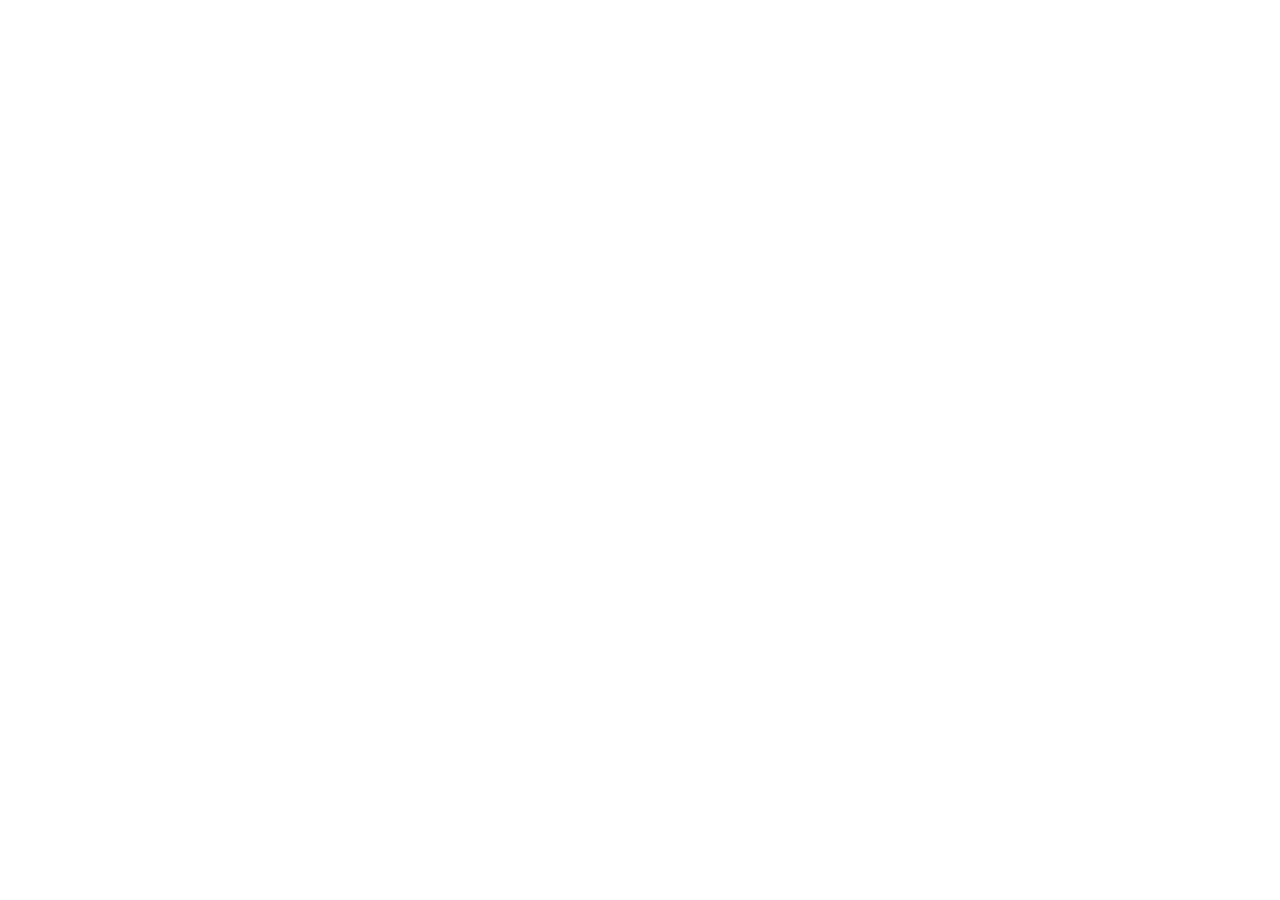
==== release/index.html @ 0568f4c6 "feat: initialize 12-day Hokkaido guide application - Scaffold project with Vite, React, and Tailwind" ====
<!doctype html>
<html lang="zh-TW">
  <head>
    <meta charset="UTF-8" />
    <meta name="viewport" content="width=device-width, initial-scale=1.0, maximum-scale=1.0, user-scalable=no, viewport-fit=cover" />
    <title>北海道雪季自由行 12Days</title>
    <meta name="description" content="日式風格北海道雪季12日自由行隨身導覽App，包含精確每日時間動線、景點彩色推薦、Google Maps導航、加油停車情報、雪況即時提示與旅記拍照上傳功能。" />
    <meta property="og:title" content="北海道雪季自由行 12Days" />
    <meta property="og:description" content="日式風格北海道雪季12日自由行隨身導覽App，包含精確每日時間動線、景點彩色推薦、Google Maps導航、加油停車情報、雪況即時提示與旅記拍照上傳功能。" />
    <meta property="og:type" content="website" />
    <meta name="twitter:card" content="summary_large_image" />
    <link rel="preconnect" href="https://fonts.googleapis.com">
    <link rel="preconnect" href="https://fonts.gstatic.com" crossorigin>
    <link href="https://fonts.googleapis.com/css2?family=Zen+Maru+Gothic:wght@400;500;700;900&display=swap" rel="stylesheet">
    <script type="module" crossorigin src="/assets/index-rzN6zlul.js"></script>
    <link rel="stylesheet" crossorigin href="/assets/index-CS01qz79.css">
  </head>
  <body class="bg-[#F0F4F8] text-slate-800 antialiased selection:bg-[#4F86C6]/20 selection:text-[#1E3A8A]">
    <div id="root"></div>
  </body>
</html>
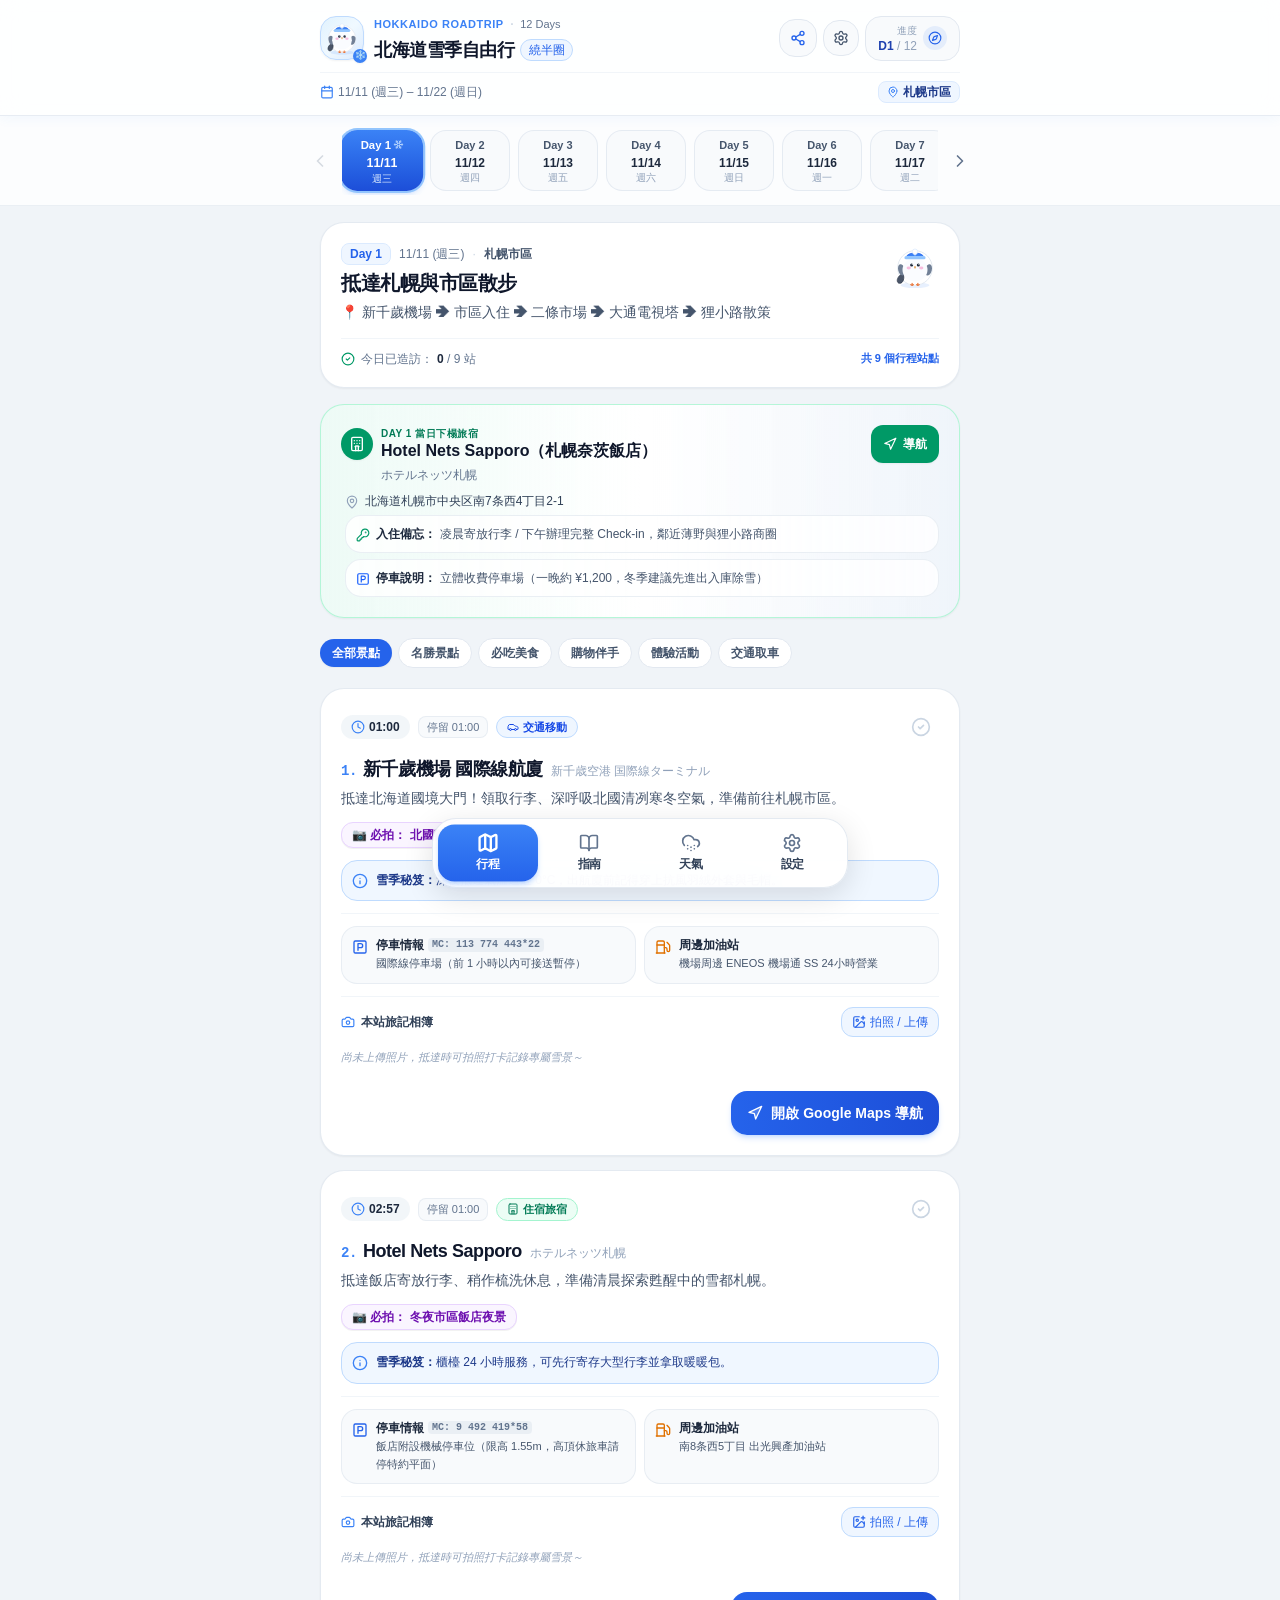
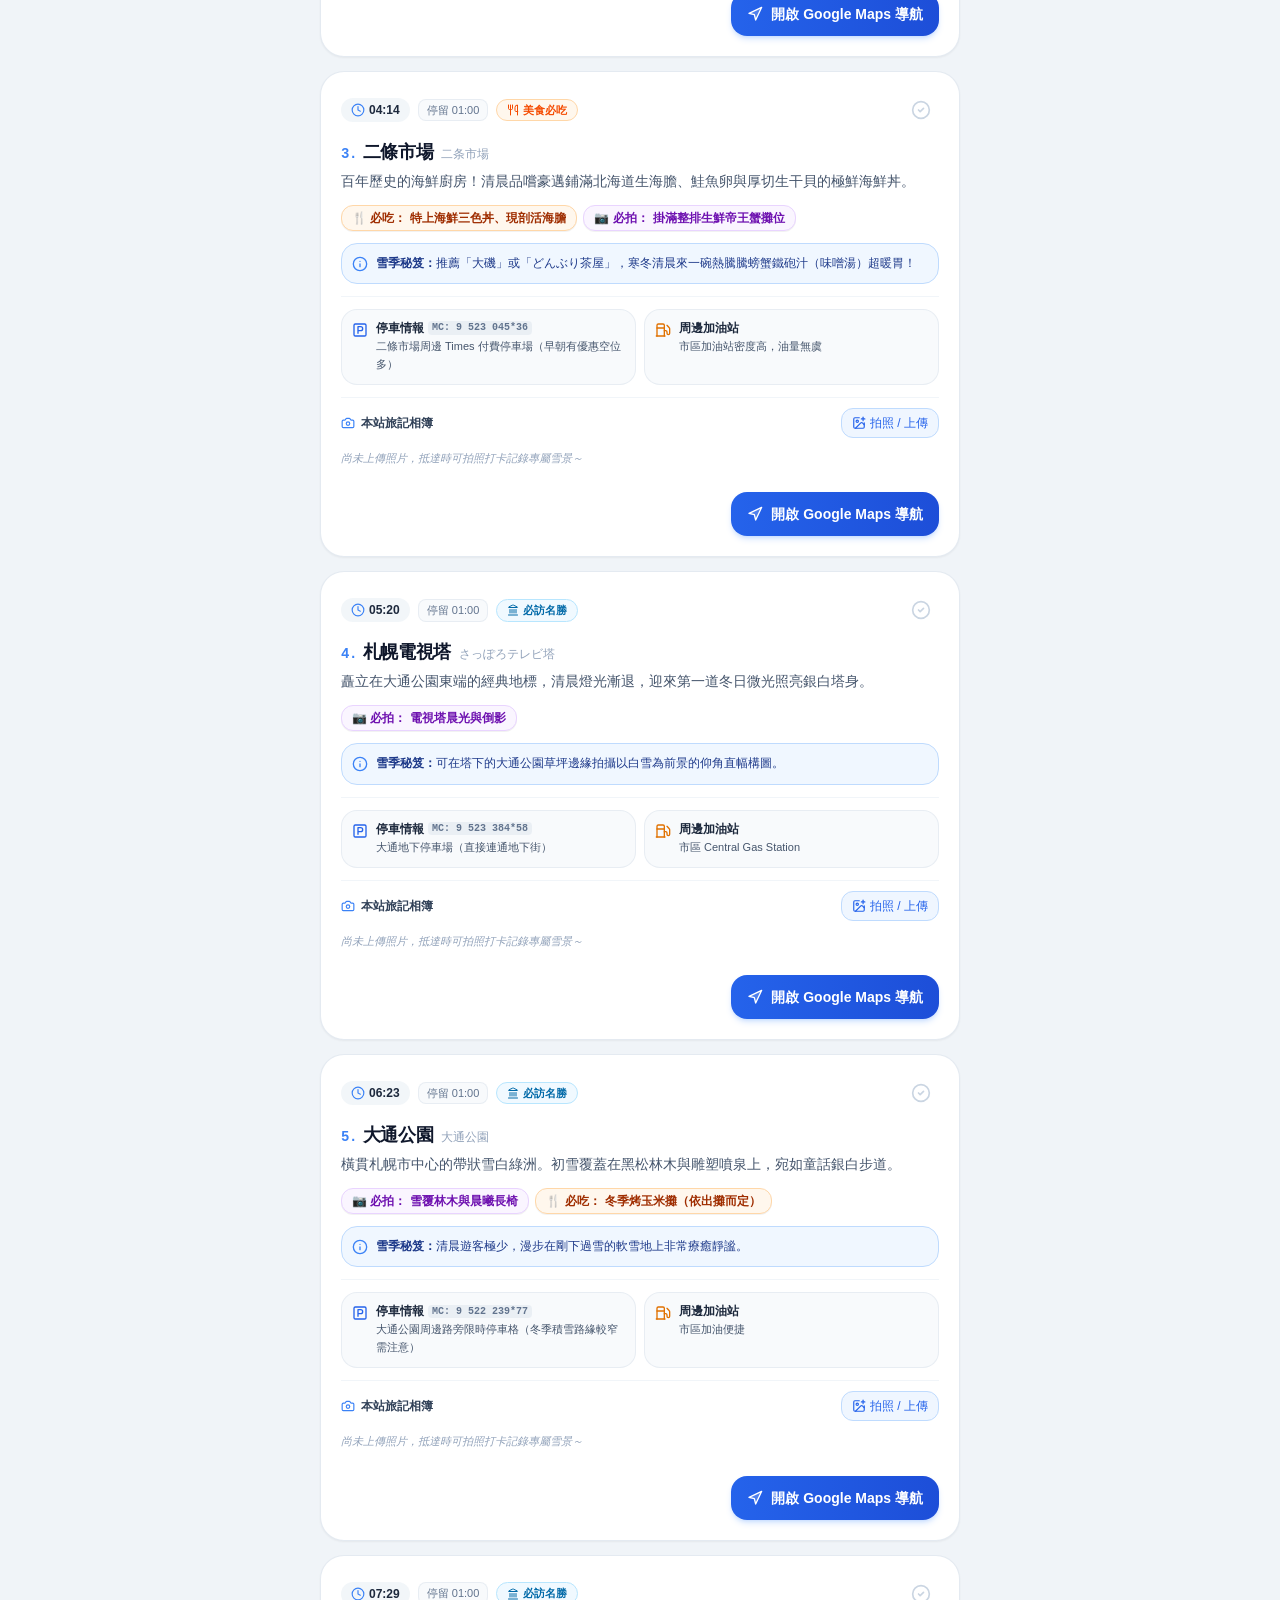
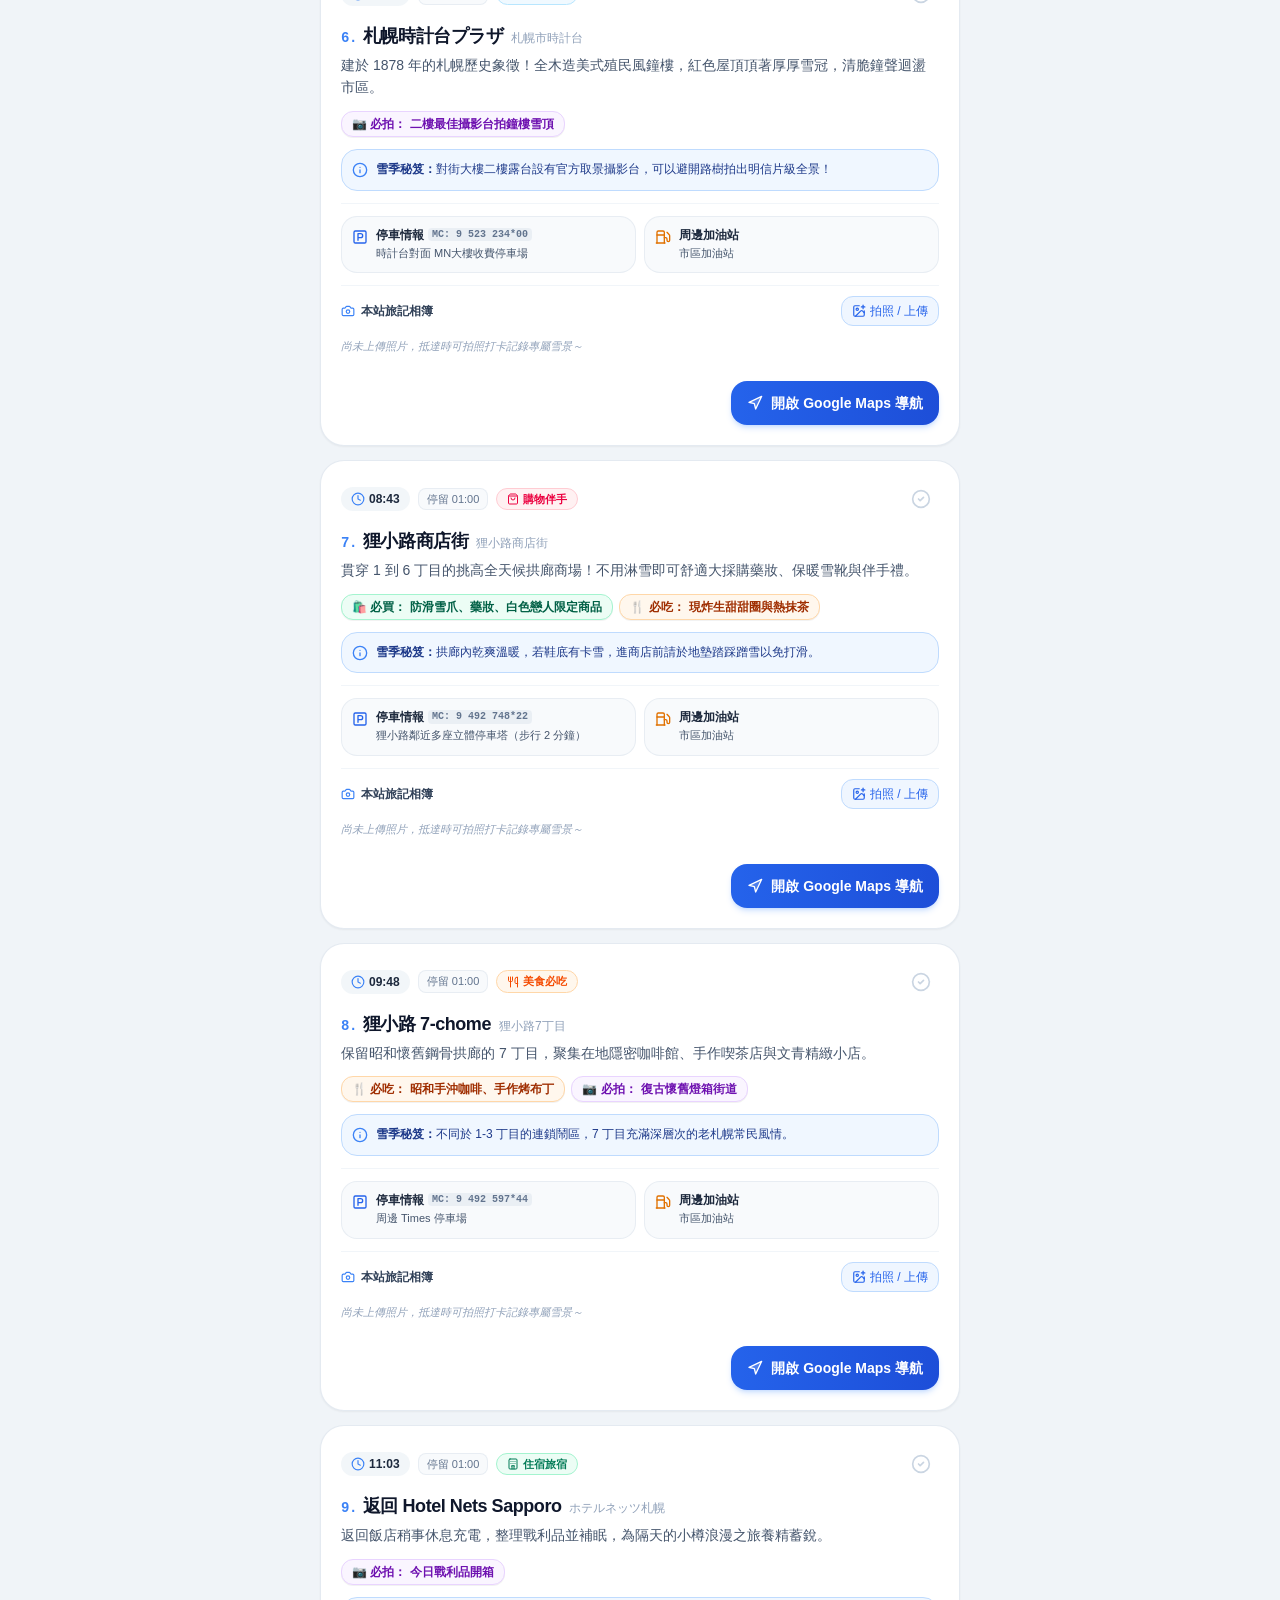
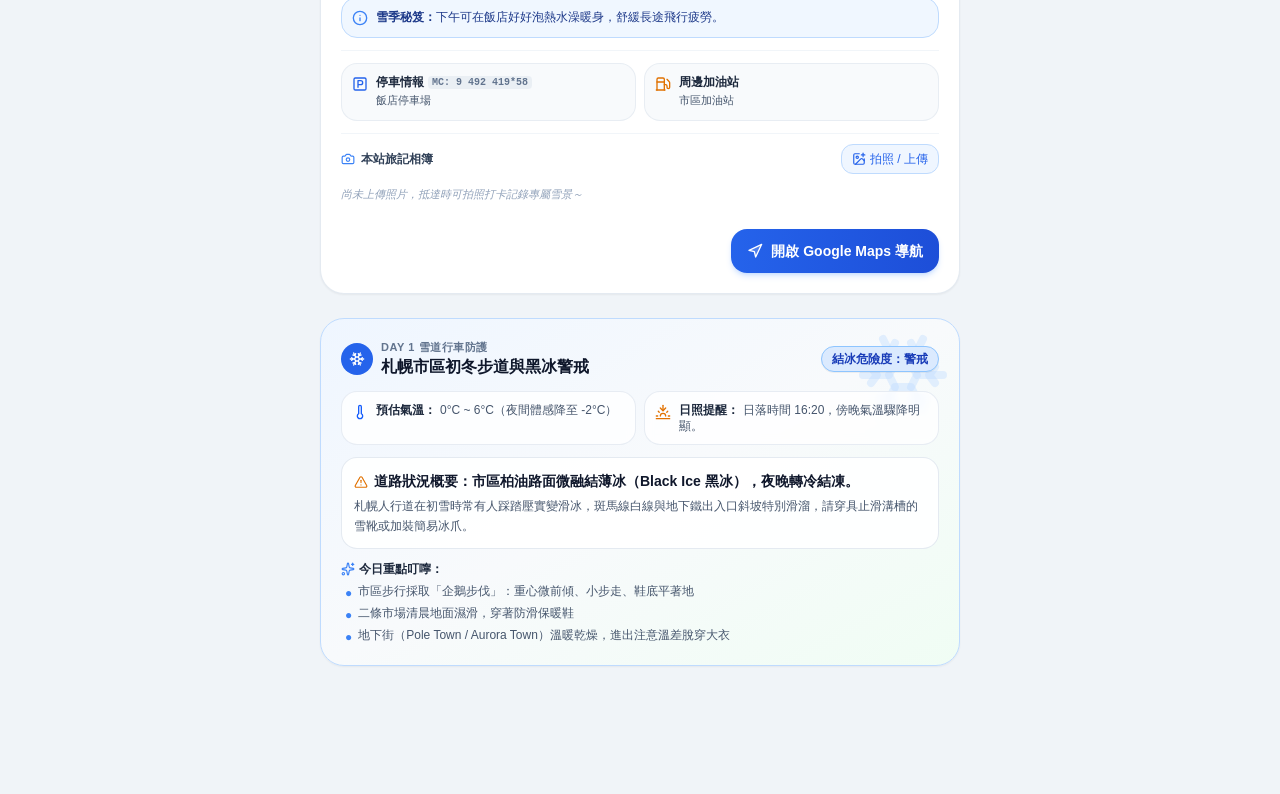
==== commit 450d2505: "build: configure relative paths for production build Update vite configuration to use relative base " ====
--- a/release/index.html
+++ b/release/index.html
@@ -12,8 +12,8 @@
     <link rel="preconnect" href="https://fonts.googleapis.com">
     <link rel="preconnect" href="https://fonts.gstatic.com" crossorigin>
     <link href="https://fonts.googleapis.com/css2?family=Zen+Maru+Gothic:wght@400;500;700;900&display=swap" rel="stylesheet">
-    <script type="module" crossorigin src="/assets/index-rzN6zlul.js"></script>
-    <link rel="stylesheet" crossorigin href="/assets/index-CS01qz79.css">
+    <script type="module" crossorigin src="./assets/index-XAonysUd.js"></script>
+    <link rel="stylesheet" crossorigin href="./assets/index-CW-lrL9x.css">
   </head>
   <body class="bg-[#F0F4F8] text-slate-800 antialiased selection:bg-[#4F86C6]/20 selection:text-[#1E3A8A]">
     <div id="root"></div>
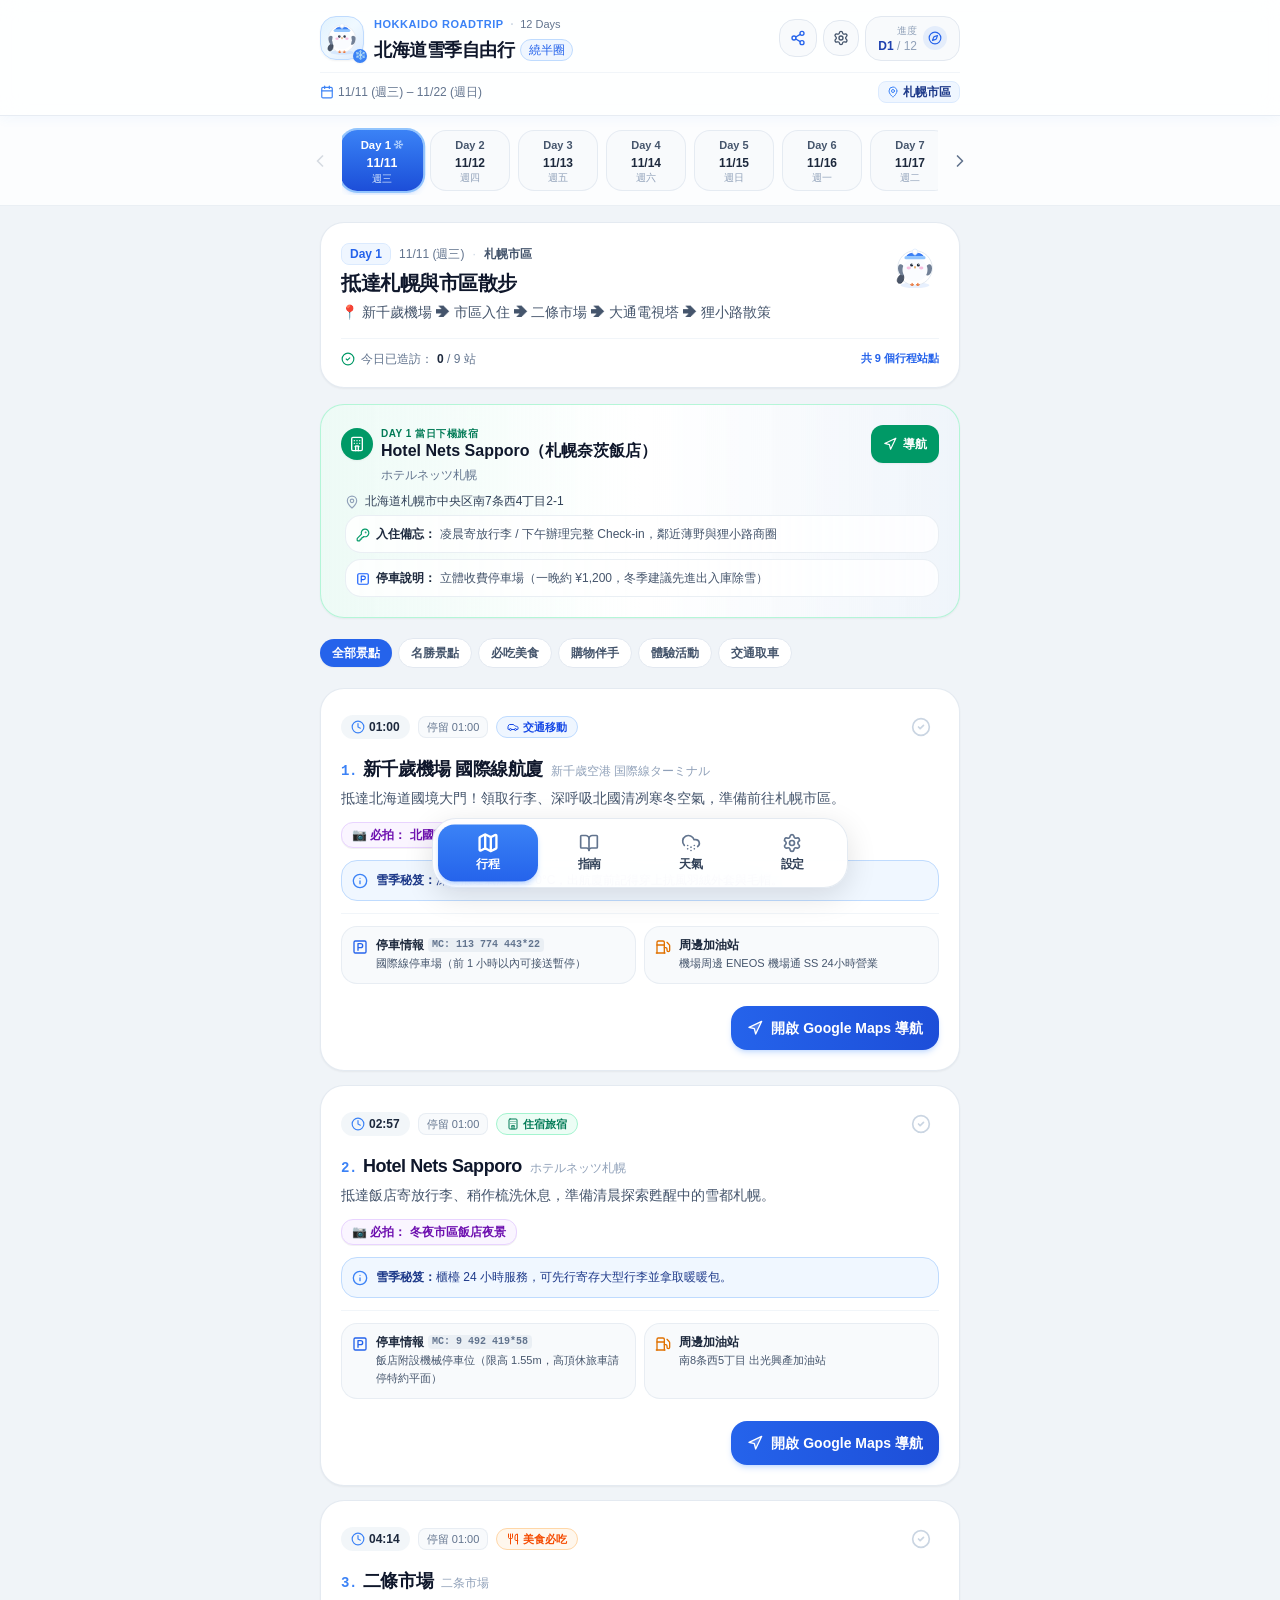
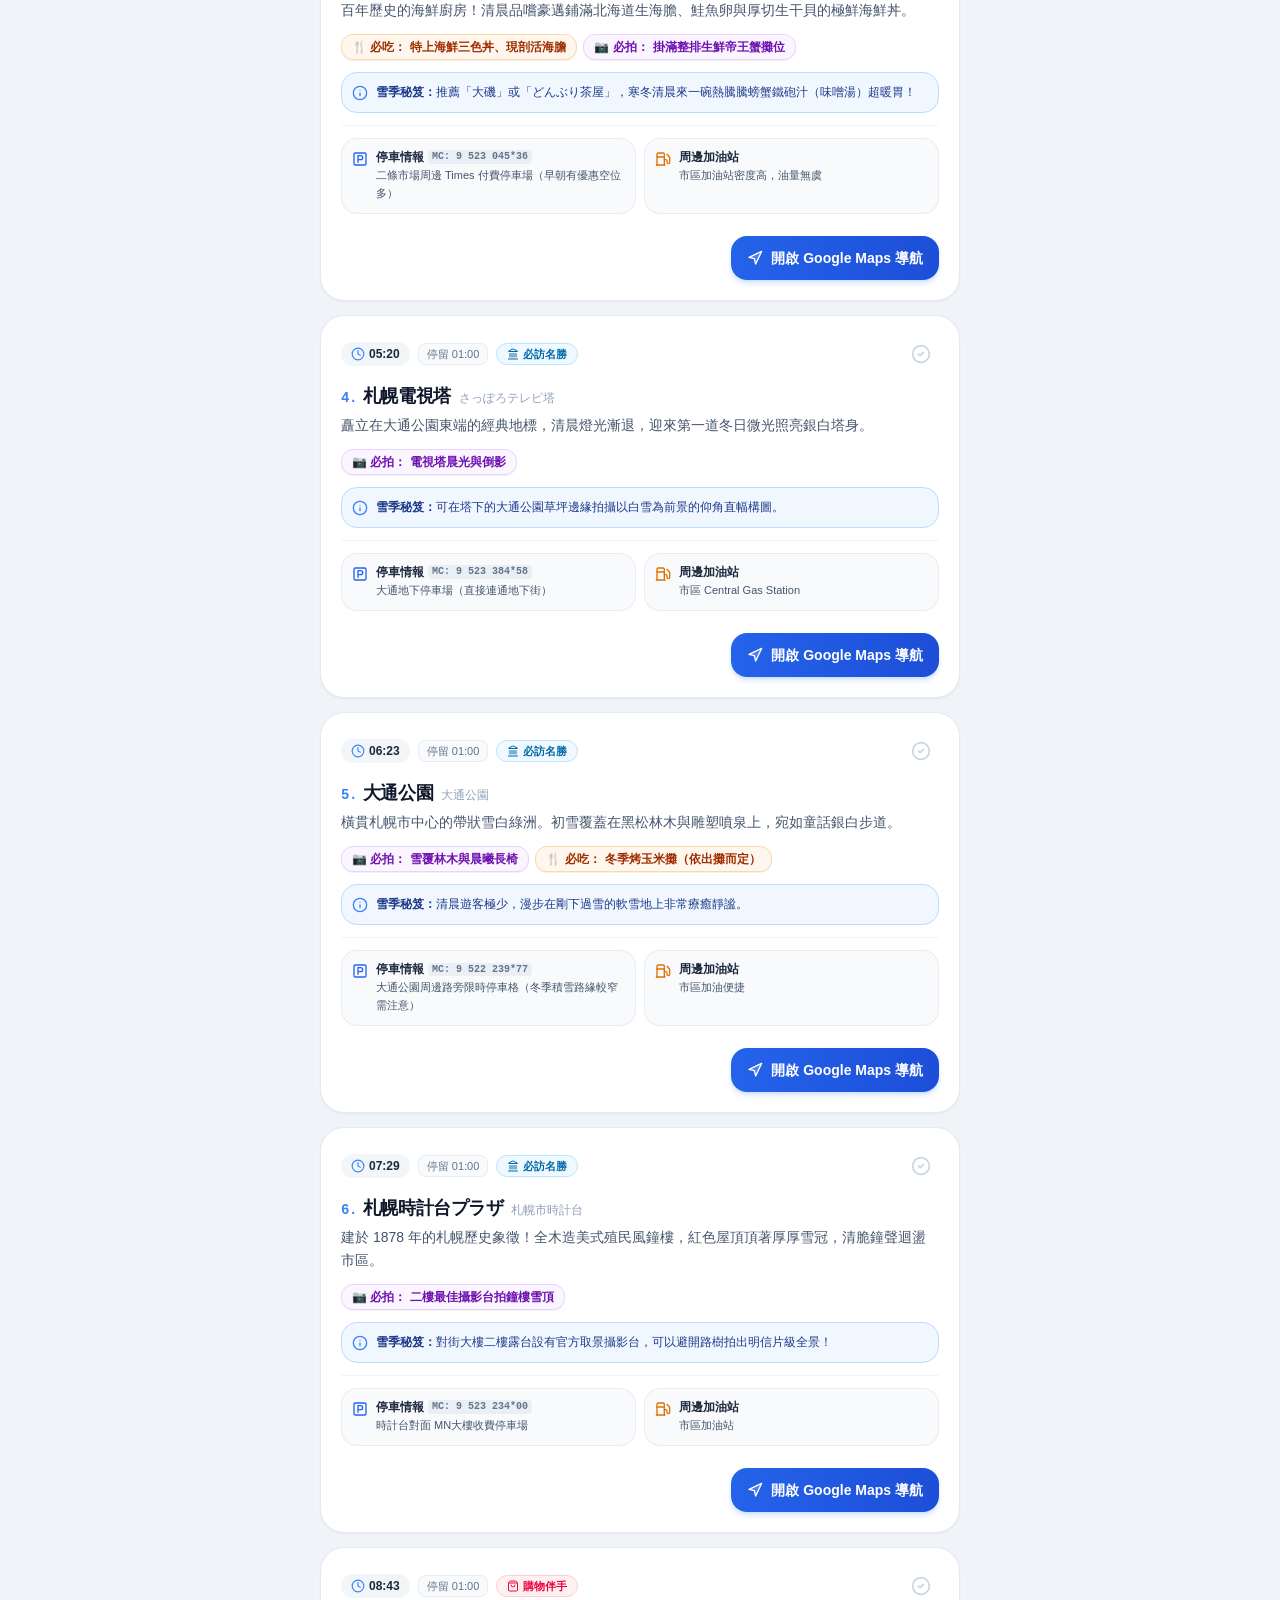
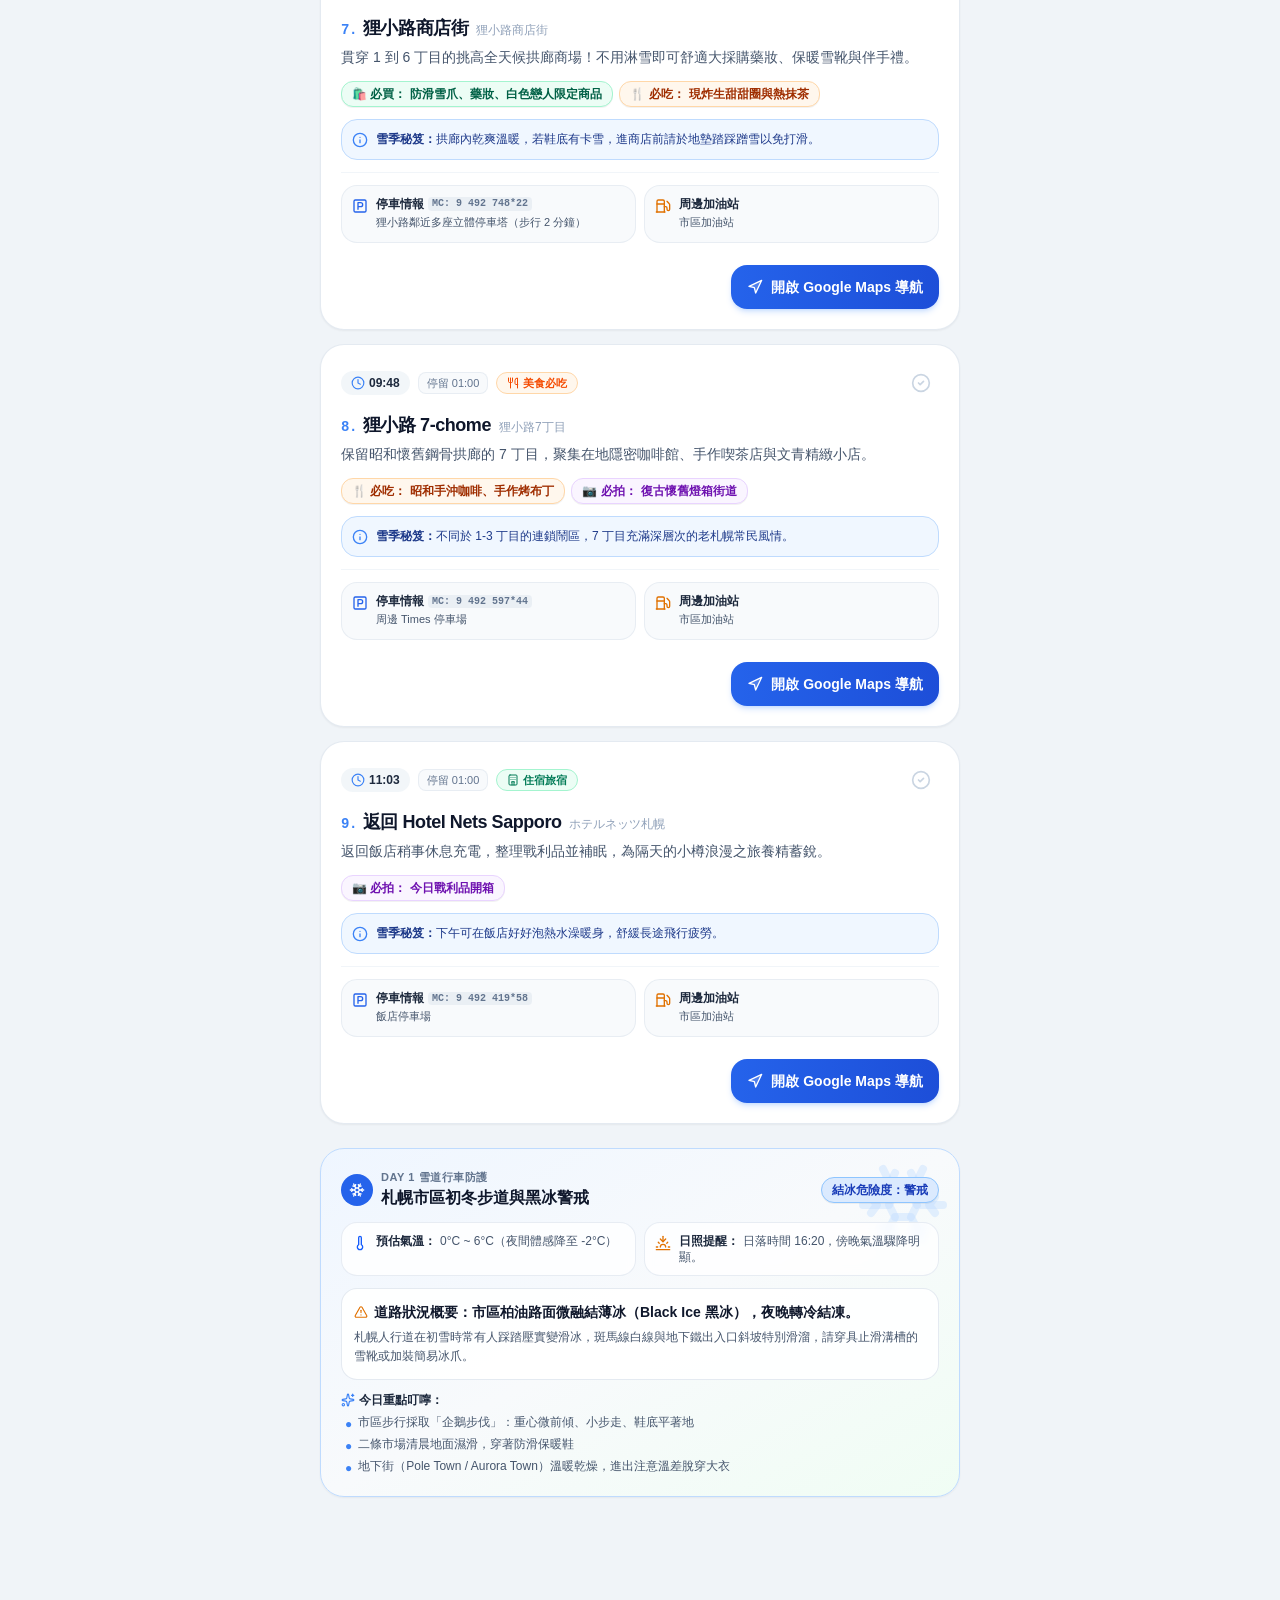
==== commit 2a01c357: "refactor: remove diary and photo upload features Remove photo-related state, UI components, and meta" ====
--- a/release/index.html
+++ b/release/index.html
@@ -4,16 +4,16 @@
     <meta charset="UTF-8" />
     <meta name="viewport" content="width=device-width, initial-scale=1.0, maximum-scale=1.0, user-scalable=no, viewport-fit=cover" />
     <title>北海道雪季自由行 12Days</title>
-    <meta name="description" content="日式風格北海道雪季12日自由行隨身導覽App，包含精確每日時間動線、景點彩色推薦、Google Maps導航、加油停車情報、雪況即時提示與旅記拍照上傳功能。" />
+    <meta name="description" content="日式風格北海道雪季12日自由行隨身導覽App，包含精確每日時間動線、景點推薦、Google Maps導航、加油停車情報與雪況即時提示。" />
     <meta property="og:title" content="北海道雪季自由行 12Days" />
-    <meta property="og:description" content="日式風格北海道雪季12日自由行隨身導覽App，包含精確每日時間動線、景點彩色推薦、Google Maps導航、加油停車情報、雪況即時提示與旅記拍照上傳功能。" />
+    <meta property="og:description" content="日式風格北海道雪季12日自由行隨身導覽App，包含精確每日時間動線、景點推薦、Google Maps導航、加油停車情報與雪況即時提示。" />
     <meta property="og:type" content="website" />
     <meta name="twitter:card" content="summary_large_image" />
     <link rel="preconnect" href="https://fonts.googleapis.com">
     <link rel="preconnect" href="https://fonts.gstatic.com" crossorigin>
     <link href="https://fonts.googleapis.com/css2?family=Zen+Maru+Gothic:wght@400;500;700;900&display=swap" rel="stylesheet">
-    <script type="module" crossorigin src="./assets/index-XAonysUd.js"></script>
-    <link rel="stylesheet" crossorigin href="./assets/index-CW-lrL9x.css">
+    <script type="module" crossorigin src="./assets/index-CpPKwZBm.js"></script>
+    <link rel="stylesheet" crossorigin href="./assets/index-qlLgQ1_L.css">
   </head>
   <body class="bg-[#F0F4F8] text-slate-800 antialiased selection:bg-[#4F86C6]/20 selection:text-[#1E3A8A]">
     <div id="root"></div>
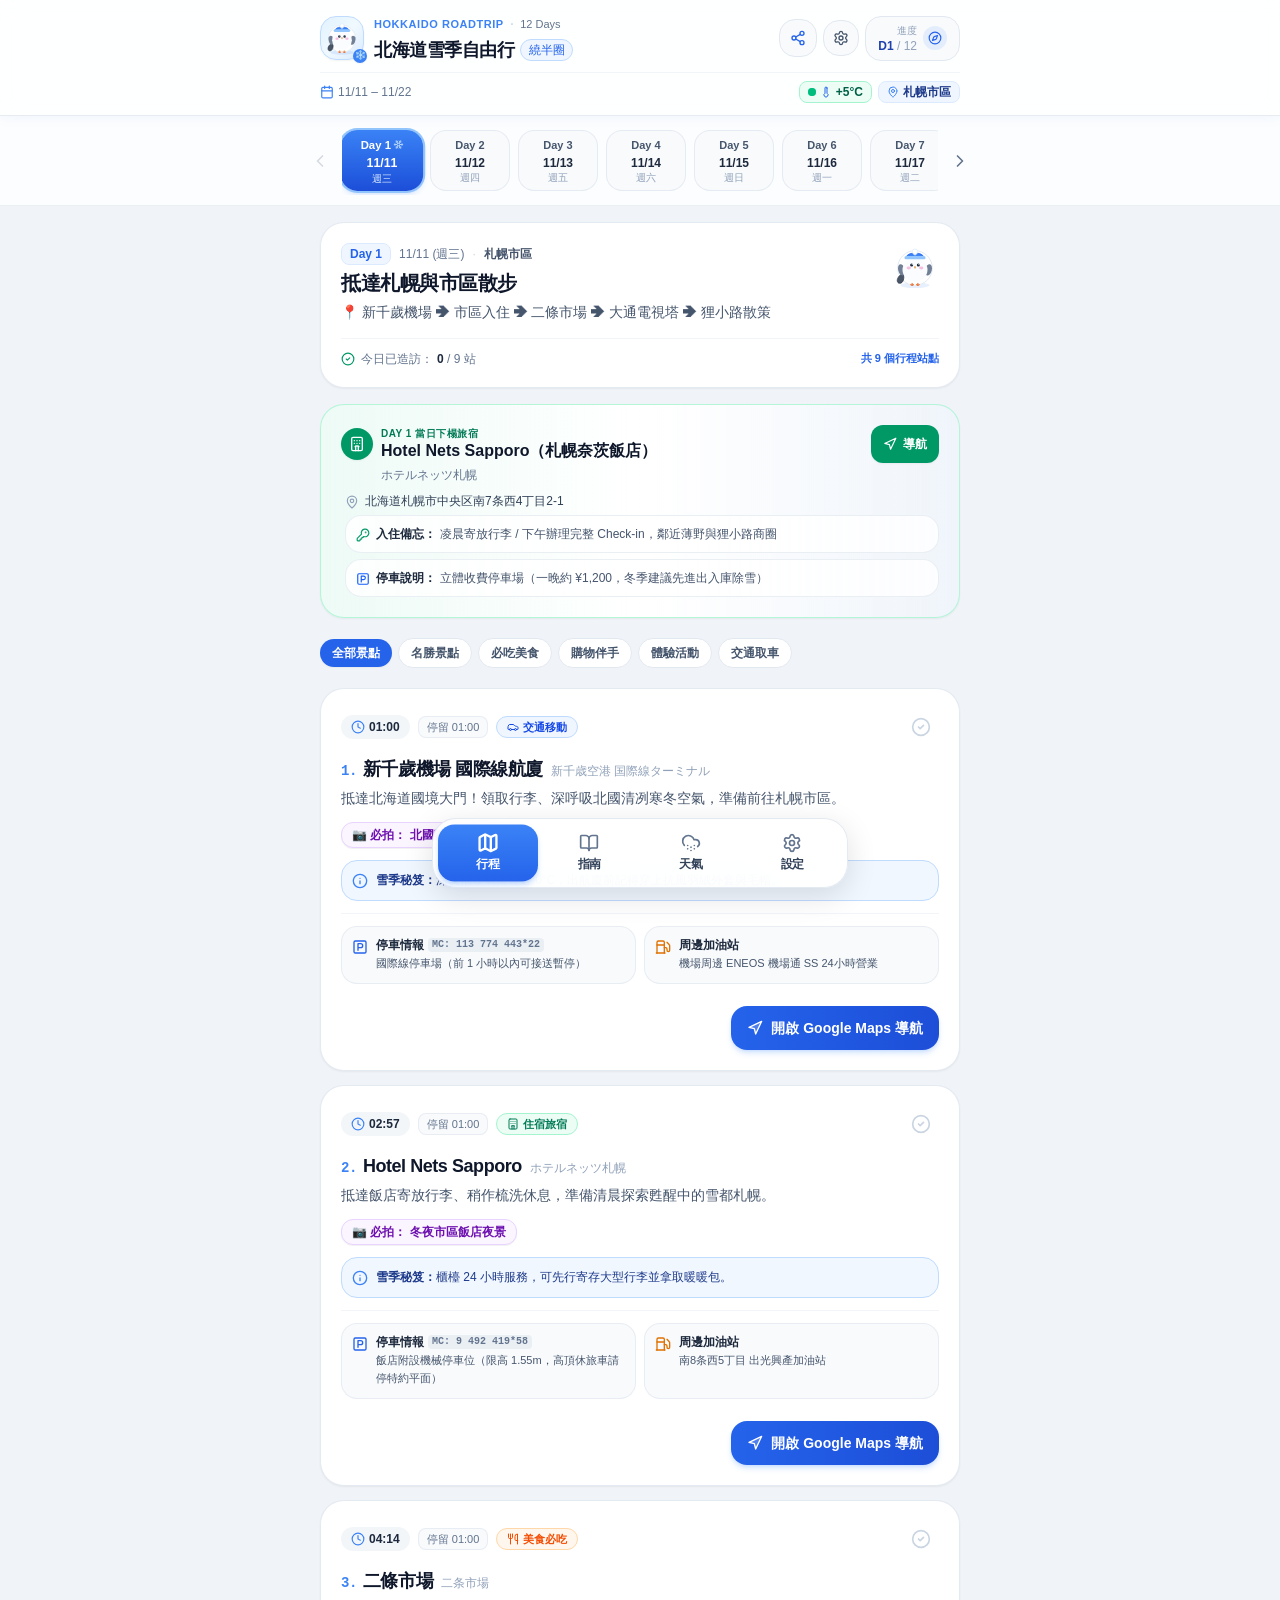
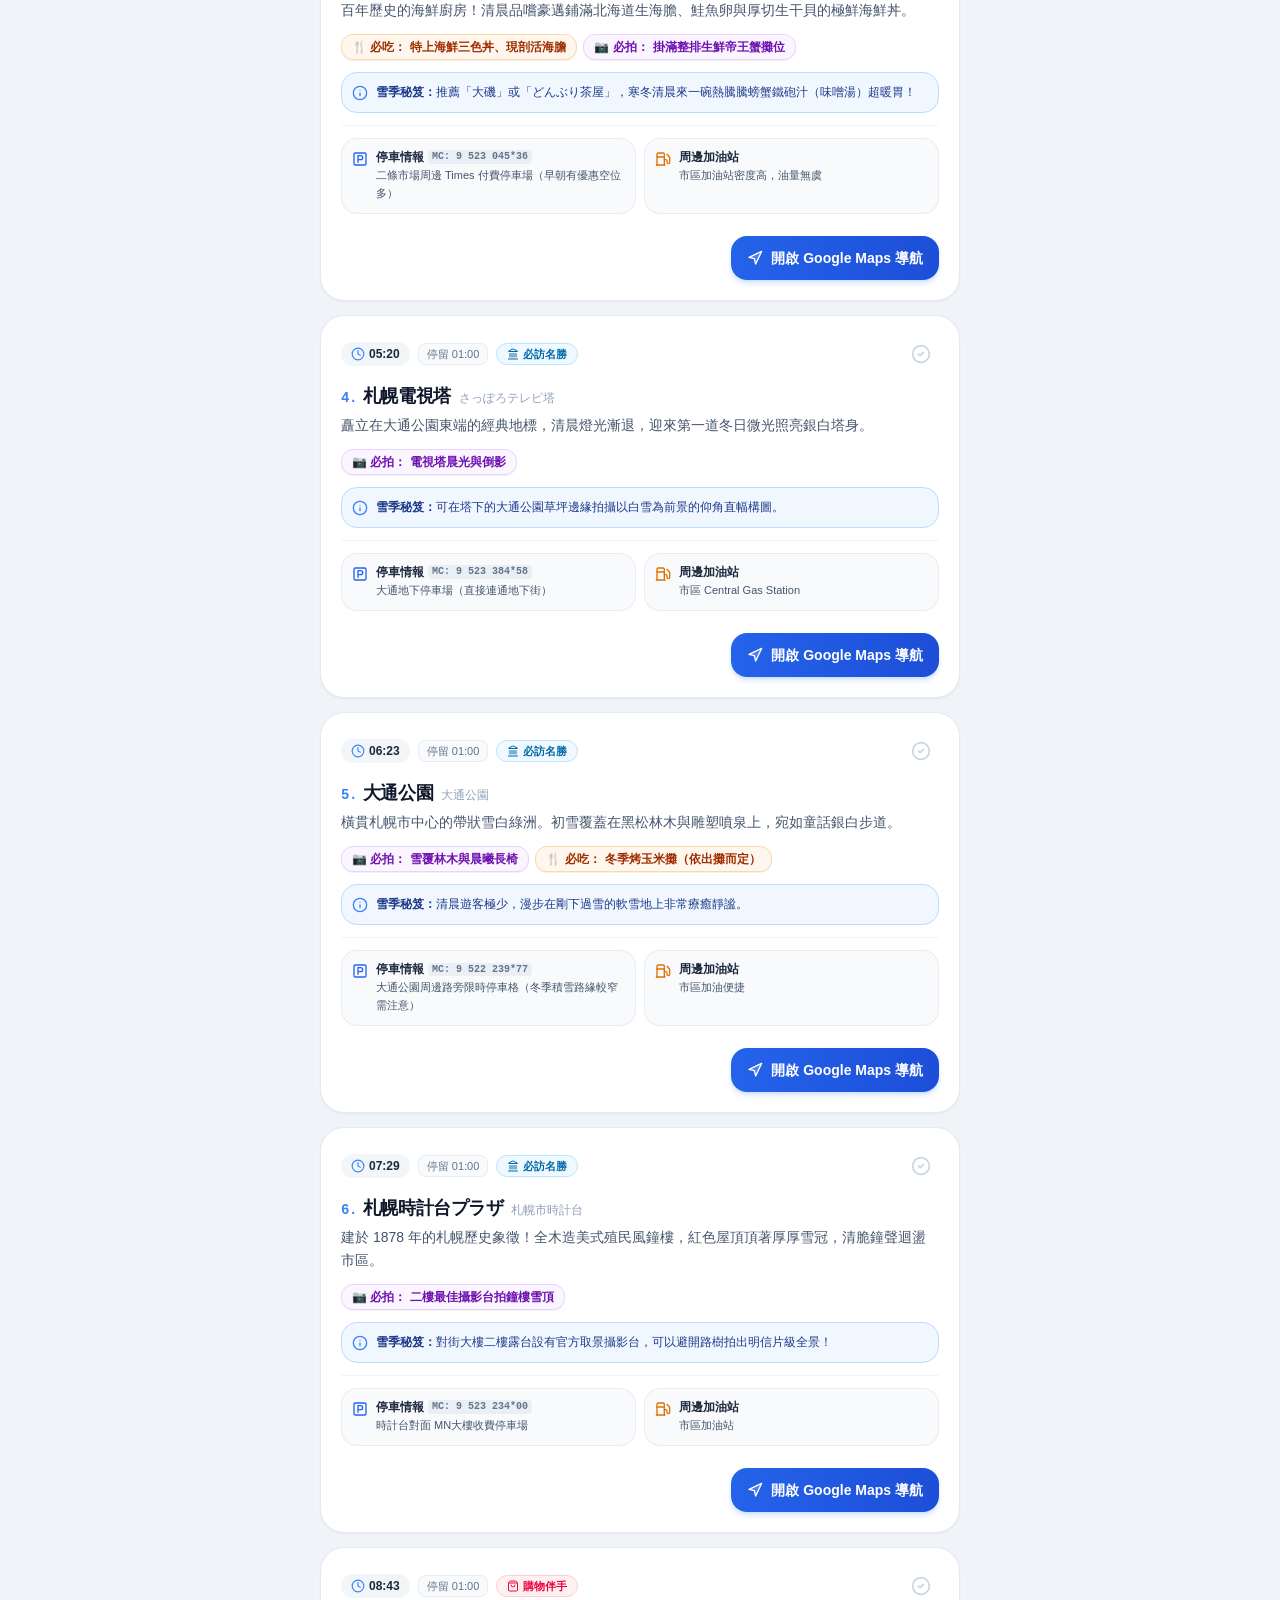
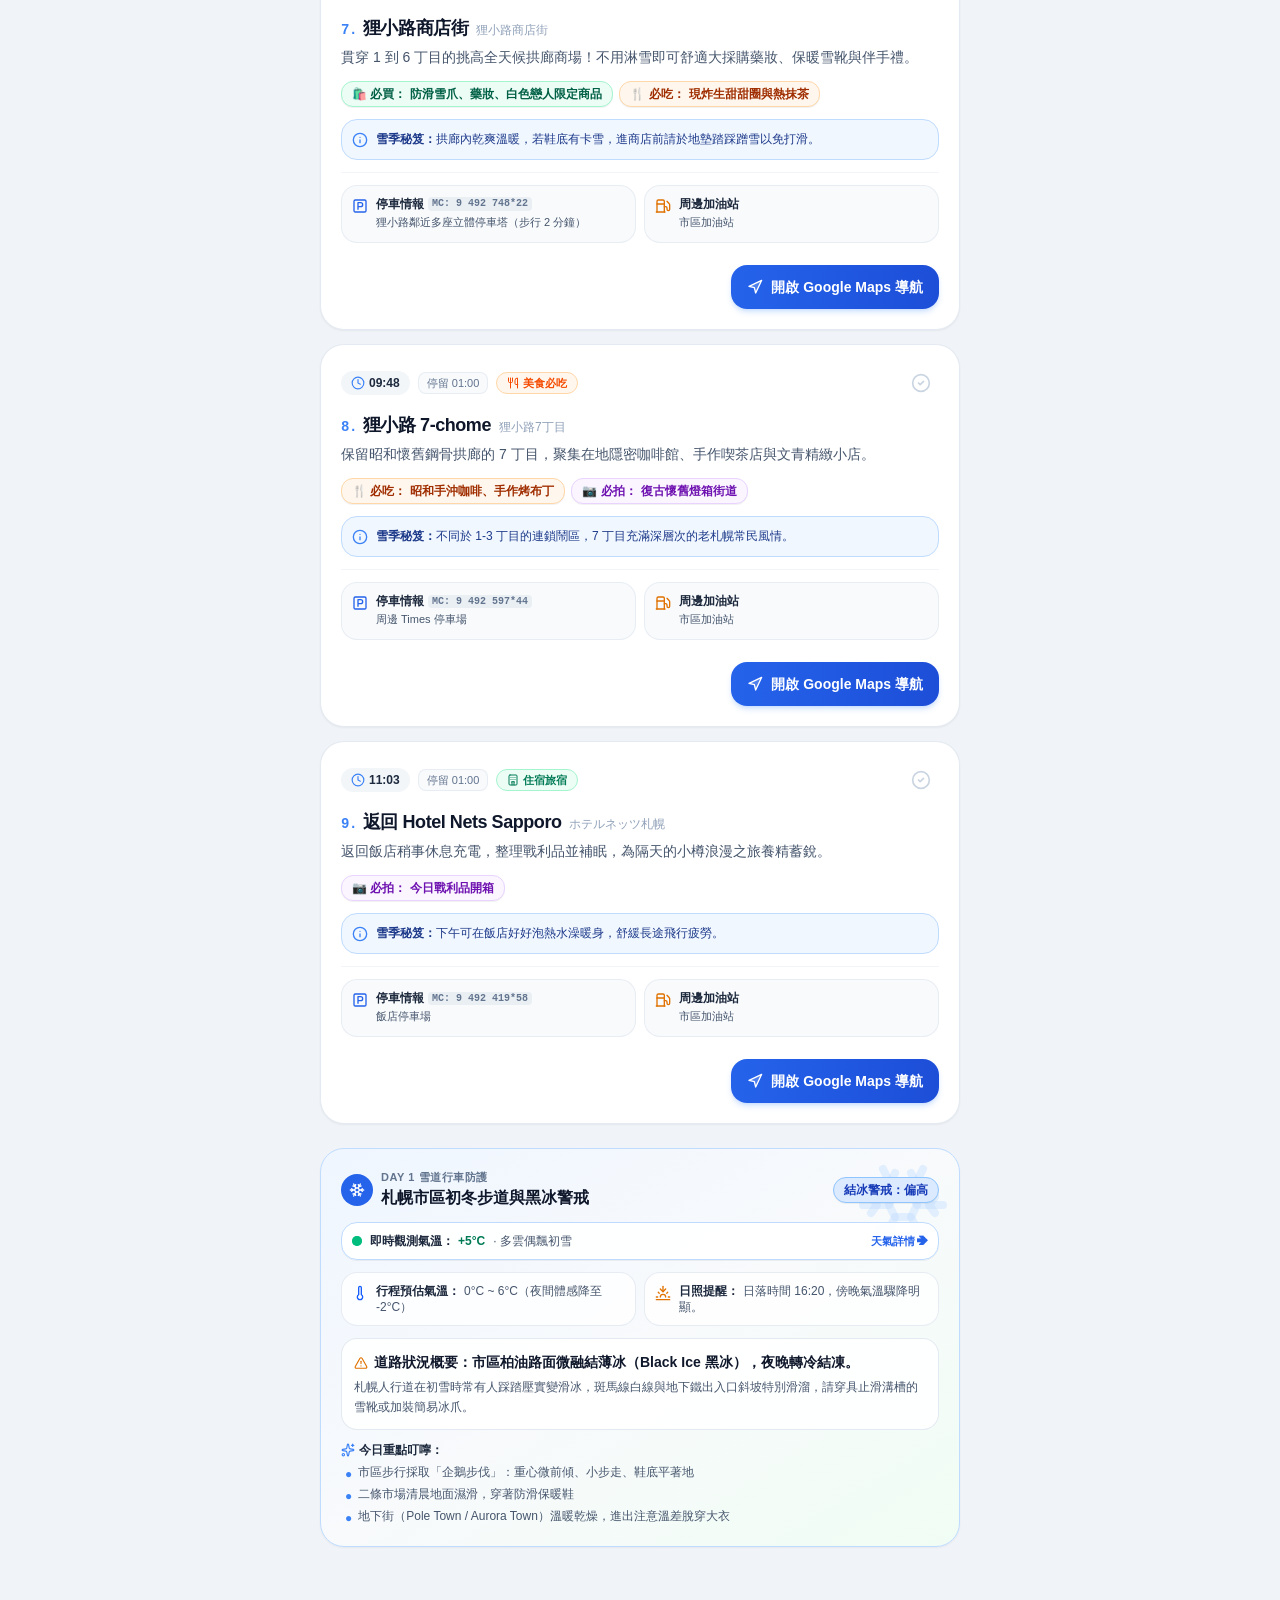
==== commit d772ab85: "feat: integrate real-time weather monitoring - Add `useLiveWeather` hook for dynamic temperature and" ====
--- a/release/index.html
+++ b/release/index.html
@@ -12,8 +12,8 @@
     <link rel="preconnect" href="https://fonts.googleapis.com">
     <link rel="preconnect" href="https://fonts.gstatic.com" crossorigin>
     <link href="https://fonts.googleapis.com/css2?family=Zen+Maru+Gothic:wght@400;500;700;900&display=swap" rel="stylesheet">
-    <script type="module" crossorigin src="./assets/index-CpPKwZBm.js"></script>
-    <link rel="stylesheet" crossorigin href="./assets/index-qlLgQ1_L.css">
+    <script type="module" crossorigin src="./assets/index-B55SkrYL.js"></script>
+    <link rel="stylesheet" crossorigin href="./assets/index-DEne_ezR.css">
   </head>
   <body class="bg-[#F0F4F8] text-slate-800 antialiased selection:bg-[#4F86C6]/20 selection:text-[#1E3A8A]">
     <div id="root"></div>
